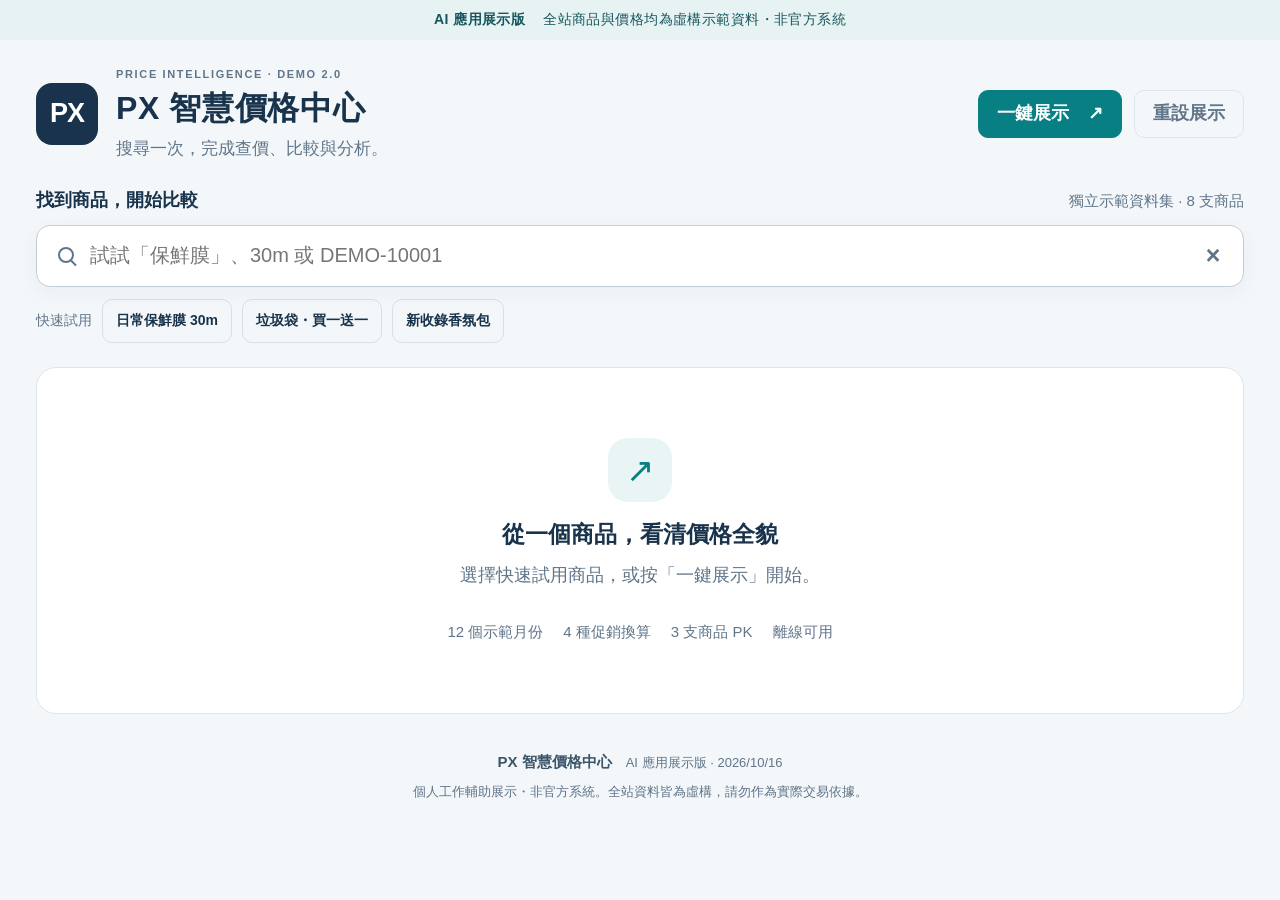
==== ai-price-center-demo/index.html @ 228f948e "Add isolated AI price center demo" ====
<!doctype html>
<html lang="zh-Hant">
<head>
  <meta charset="utf-8">
  <meta name="viewport" content="width=device-width, initial-scale=1">
  <meta http-equiv="Content-Security-Policy" content="default-src 'none'; script-src 'self'; style-src 'self'; img-src 'self' data:; font-src 'none'; connect-src 'none'; object-src 'none'; base-uri 'none'; form-action 'none'">
  <meta name="referrer" content="no-referrer">
  <meta name="description" content="PX 智慧價格中心 AI 應用展示版。所有商品、條碼與價格皆為虛構示範資料。">
  <title>PX 智慧價格中心｜AI 應用展示版</title>
  <link rel="stylesheet" href="styles.css">
  <script defer src="demo-data.js"></script>
  <script defer src="price-core.js"></script>
  <script defer src="app.js"></script>
</head>
<body>
<div class="demo-ribbon">AI 應用展示版 <span>全站商品與價格均為虛構示範資料・非官方系統</span></div>
<main class="shell">
  <header class="header">
    <div class="identity"><span class="brand-mark" aria-hidden="true">PX</span><div><p class="eyebrow">PRICE INTELLIGENCE · DEMO 2.0</p><h1>PX 智慧價格中心</h1><p class="subtitle">搜尋一次，完成查價、比較與分析。</p></div></div>
    <div class="header-actions"><button class="primary" id="startDemo">一鍵展示 <span aria-hidden="true">↗</span></button><button class="quiet" id="resetDemo">重設展示</button></div>
  </header>
  <nav id="demoGuide" class="demo-guide" aria-label="展示步驟" hidden>
    <span>展示流程</span><button data-step="search">1 搜尋商品</button><button data-step="history">2 歷史價格</button><button data-step="promotion">3 促銷換算</button><button data-step="pk">4 商品 PK</button><button data-step="summary">5 重點摘要</button>
  </nav>
  <section class="search-section" aria-labelledby="searchHeading">
    <div class="section-line"><h2 id="searchHeading">找到商品，開始比較</h2><span class="muted">獨立示範資料集 · 8 支商品</span></div>
    <label class="sr-only" for="productSearch">搜尋商品名稱、品牌、示範條碼或規格</label>
    <div class="search-wrap"><span class="search-icon" aria-hidden="true"></span><input id="productSearch" type="search" placeholder="試試「保鮮膜」、30m 或 DEMO-10001" autocomplete="off" role="combobox" aria-expanded="false" aria-controls="searchResults" aria-autocomplete="list"><button id="clearSearch" class="search-clear" aria-label="清除搜尋">×</button><div id="searchResults" class="search-results" role="listbox" hidden></div></div>
    <div class="quick-tries"><span>快速試用</span><button data-quick="demo-film-a">日常保鮮膜 30m</button><button data-quick="demo-bag">垃圾袋・買一送一</button><button data-quick="demo-scent">新收錄香氛包</button></div>
  </section>
  <div id="welcome" class="welcome"><div class="welcome-icon" aria-hidden="true">↗</div><h2>從一個商品，看清價格全貌</h2><p>選擇快速試用商品，或按「一鍵展示」開始。</p><div class="welcome-features"><span>12 個示範月份</span><span>4 種促銷換算</span><span>3 支商品 PK</span><span>離線可用</span></div></div>
  <div id="workspace" hidden>
    <section id="productCard" class="product-card" aria-label="目前商品"></section>
    <nav class="feature-tabs" role="tablist" aria-label="價格分析功能">
      <button id="tab-history" role="tab" aria-selected="true" aria-controls="panel-history" data-tab="history">歷史價格走勢</button>
      <button id="tab-periods" role="tab" aria-selected="false" aria-controls="panel-periods" data-tab="periods" tabindex="-1">檔期價格比較</button>
      <button id="tab-promotion" role="tab" aria-selected="false" aria-controls="panel-promotion" data-tab="promotion" tabindex="-1">促銷智慧換算</button>
      <button id="tab-channels" role="tab" aria-selected="false" aria-controls="panel-channels" data-tab="channels" tabindex="-1">跨通路價格比較</button>
    </nav>
    <section id="panel-history" class="panel" role="tabpanel" aria-labelledby="tab-history">
      <div class="section-line"><div><p class="eyebrow">PRICE TIMELINE</p><h2>歷史價格走勢</h2></div><div class="range-buttons" aria-label="歷史區間"><button data-range="3" aria-pressed="false">3 個月</button><button data-range="6" aria-pressed="true">6 個月</button><button data-range="12" aria-pressed="false">12 個月</button></div></div>
      <div class="chart-meta"><div class="legend"><span><i class="solid"></i>標示售價</span><span><i class="dashed"></i>平均單件實付價</span></div><span class="muted">虛構歷史・金額／件</span></div>
      <div id="historyChart" class="history-chart"></div><p id="historyReadout" class="chart-readout" aria-live="polite"></p>
      <details class="details"><summary>查看各檔價格與計算資料</summary><div id="historyTable" class="history-table"></div></details>
    </section>
    <section id="panel-periods" class="panel" role="tabpanel" aria-labelledby="tab-periods" hidden>
      <div class="section-line"><div><p class="eyebrow">PERIOD COMPARISON</p><h2>兩檔價格，同一基準</h2></div><span class="fictional-tag">虛構示範</span></div>
      <div class="controls-grid"><label>原檔<select id="compareFrom"></select></label><label>比較檔<select id="compareTo"></select></label><label>共同計價基準<select id="compareBasis"><option value="average">平均單件實付價</option><option value="listed">標示售價</option></select></label></div>
      <div id="periodResult"></div><details class="details"><summary>查看全部示範商品的收錄差異</summary><div id="periodCoverage" class="coverage-list"></div></details>
    </section>
    <section id="panel-promotion" class="panel" role="tabpanel" aria-labelledby="tab-promotion" hidden>
      <div class="section-line"><div><p class="eyebrow">PROMOTION CALCULATOR</p><h2>促銷換算，算清每一件</h2></div><span class="fictional-tag">可自行試算</span></div>
      <div class="promo-layout"><div class="promo-inputs"><label>促銷方式<select id="promotionType"><option value="SINGLE">一般售價</option><option value="BOGO">買一送一</option><option value="HALF">第二件五折</option><option value="BUNDLE">多件組合價</option></select></label><label><span id="promotionPriceLabel">單件標示售價</span><div class="input-unit"><span>$</span><input id="promotionPrice" inputmode="decimal" type="text" placeholder="輸入金額" maxlength="10"></div></label><label id="bundleQuantityLabel" hidden>組合件數<input id="bundleQuantity" type="number" min="2" max="99" step="1" value="2"></label><p class="muted">此處為暫時試算；不改動任何示範歷史價格。</p></div><div id="promotionResult" aria-live="polite"></div></div>
    </section>
    <section id="panel-channels" class="panel" role="tabpanel" aria-labelledby="tab-channels" hidden><div class="section-line"><div><p class="eyebrow">CHANNEL PRICES</p><h2>跨通路價格比較</h2></div></div><p class="muted">目前選取的是虛構商品，未配對真實通路商品。公開價格需逐筆驗證後才能加入。</p><div id="channelCards" class="channel-grid"></div></section>
    <details id="pkSection" class="panel pk-section"><summary><span><span class="eyebrow">PRODUCT MATCHUP</span><strong>A/B/C 商品 PK</strong><span class="muted">先換算單位，再比較價格</span></span><span class="open-label">展開比較 ＋</span></summary><div class="pk-body"><div class="section-line"><p class="muted">以本檔平均單件實付價換算；不同用途／單位不排名。</p><label class="pk-unit">保鮮膜基準<select id="pkUnit"><option value="length">每公尺</option><option value="area">每平方公尺</option></select></label></div><div class="pk-selectors"><label>A 商品<select id="pkA"></select></label><label>B 商品<select id="pkB"></select></label><label>C 商品<select id="pkC"></select></label></div><p id="pkStatus" role="status"></p><div id="pkCards" class="pk-grid"></div></div></details>
    <section id="summarySection" class="panel summary-panel"><div class="section-line"><div><p class="eyebrow">PRICE BRIEF</p><h2>自動價格重點摘要</h2></div><span class="rule-badge">可追溯規則</span></div><p class="muted">依目前商品的示範檔期資料整理，隨商品切換同步更新。</p><div id="summaryItems"></div></section>
  </div>
  <footer><strong>PX 智慧價格中心</strong><span>AI 應用展示版 · 2026/10/16</span><p>個人工作輔助展示・非官方系統。全站資料皆為虛構，請勿作為實際交易依據。</p></footer>
</main>
<div id="announcement" class="sr-only" role="status" aria-live="polite"></div>
</body>
</html>
---- ai-price-center-demo/styles.css ----
:root{color-scheme:light;--ink:#18334b;--muted:#607589;--teal:#087f83;--teal-dark:#076367;--line:#dce6ec;--canvas:#f3f7fa;--green:#137653;--red:#b1424e;--shadow:0 5px 22px rgba(30,54,77,.045)}
*{box-sizing:border-box}body{margin:0;background:var(--canvas);color:var(--ink);font:18px/1.55 "Segoe UI","Microsoft JhengHei",sans-serif}button,input,select{font:inherit;color:inherit}button{cursor:pointer}button,select,input{min-height:46px;border-radius:10px}button{border:1px solid var(--line);background:white;padding:9px 18px;font-weight:600}button:hover{border-color:#85b7bc;background:#f1f9f9}button:focus-visible,input:focus-visible,select:focus-visible,summary:focus-visible,[tabindex]:focus-visible{outline:3px solid #258f9a;outline-offset:3px}input,select{width:100%;min-width:0;border:1px solid #bfcfd9;padding:10px 12px;background:white}label{display:grid;gap:8px;font-weight:600;font-size:16px}h1,h2,h3,p{margin:0}h1{font-size:32px;line-height:1.3;letter-spacing:.02em}h2{font-size:23px;line-height:1.4}h3{font-size:19px}.muted{color:var(--muted);font-size:15px;font-weight:400}strong,b{font-weight:700}[hidden]{display:none!important}.sr-only{position:absolute;width:1px;height:1px;padding:0;margin:-1px;clip:rect(0,0,0,0);white-space:nowrap;overflow:hidden;border:0}
.demo-ribbon{display:flex;justify-content:center;align-items:center;gap:18px;padding:9px 20px;background:#e7f2f2;color:#18575f;font-size:14px;font-weight:700;letter-spacing:.03em}.demo-ribbon span{font-weight:400}.shell{width:100%;max-width:1480px;margin:auto;padding:26px 36px 0}.header{display:flex;justify-content:space-between;align-items:center;gap:24px;margin-bottom:25px}.identity{display:flex;align-items:center;gap:18px}.brand-mark{display:grid;place-items:center;flex:none;width:62px;height:62px;background:var(--ink);color:#fff;border-radius:16px;font-weight:800;font-size:27px;letter-spacing:-1px}.eyebrow{font-size:11px;letter-spacing:.15em;font-weight:700;color:var(--muted);margin-bottom:5px}.subtitle{margin-top:7px;color:var(--muted);font-size:17px}.header-actions{display:flex;gap:12px;flex:none}.primary{background:var(--teal);border-color:var(--teal);color:white}.primary:hover{background:var(--teal-dark);color:white}.primary span{margin-left:14px}.quiet{background:transparent;color:var(--muted)}.demo-guide{display:flex;gap:7px;align-items:center;flex-wrap:wrap;margin:0 0 22px;padding:12px;background:white;border:1px solid var(--line);border-radius:12px}.demo-guide>span{font-size:14px;color:var(--muted);padding:0 8px}.demo-guide button{font-size:14px;padding:7px 12px}.demo-guide button[aria-current="step"]{background:var(--ink);border-color:var(--ink);color:white}
.section-line{display:flex;align-items:center;justify-content:space-between;gap:18px;margin-bottom:20px}.section-line>*{min-width:0}.search-section{margin-bottom:24px}.search-section .section-line{margin-bottom:12px}.search-section h2{font-size:18px}.search-wrap{position:relative}.search-wrap input{min-height:62px;border-radius:14px;padding:13px 60px 13px 53px;font-size:20px;background:white;box-shadow:var(--shadow)}.search-icon{position:absolute;z-index:1;left:22px;top:22px;width:16px;height:16px;border:2px solid var(--muted);border-radius:50%;pointer-events:none}.search-icon:after{content:"";position:absolute;width:7px;height:2px;background:var(--muted);transform:rotate(45deg);right:-5px;bottom:-3px}.search-clear{position:absolute;right:8px;top:8px;border:0;font-size:25px;padding:0;width:46px;color:var(--muted)}.search-results{position:absolute;top:calc(100% + 7px);left:0;right:0;z-index:20;max-height:350px;overflow-y:auto;overscroll-behavior:contain;background:#fff;border:1px solid var(--line);border-radius:14px;box-shadow:0 14px 35px #18334b25;padding:8px}.search-option{display:flex;justify-content:space-between;align-items:center;gap:14px;width:100%;text-align:left;border:0;padding:12px;min-height:65px}.search-option small{display:block;font-size:13px;font-weight:400;color:var(--muted);overflow-wrap:anywhere}.search-option>span{min-width:0;overflow-wrap:anywhere}.search-option[aria-selected="true"]{background:#e9f4f4}.search-empty{padding:18px;color:var(--muted)}.quick-tries{display:flex;gap:10px;align-items:center;flex-wrap:wrap;margin-top:12px;font-size:14px}.quick-tries>span{color:var(--muted)}.quick-tries button{background:transparent;padding:6px 13px;border-color:#d5e1e6;min-height:44px;font-size:14px}.welcome{padding:70px 20px;text-align:center;background:white;border:1px solid var(--line);border-radius:20px}.welcome p{color:var(--muted);margin-top:12px}.welcome-icon{margin:0 auto 16px;width:64px;height:64px;border-radius:20px;display:grid;place-items:center;background:#e9f4f4;color:var(--teal);font-size:34px}.welcome-features{display:flex;flex-wrap:wrap;justify-content:center;gap:20px;margin-top:30px;color:var(--muted);font-size:15px}
.product-card{display:grid;grid-template-columns:minmax(250px,1fr) minmax(0,1.7fr);gap:28px;align-items:center;border:1px solid #c9dddd;background:#fff;border-radius:18px;padding:24px;box-shadow:var(--shadow)}.product-title h2{font-size:23px;margin:10px 0}.product-meta{font-size:14px;color:var(--muted);overflow-wrap:anywhere}.fictional-tag,.rule-badge{display:inline-block;background:#edf4f5;color:#38636a;border-radius:6px;padding:4px 9px;font-size:12px;font-weight:600}.product-promo{font-size:15px;margin-top:10px;color:var(--teal-dark);font-weight:600}.product-metrics{display:grid;grid-template-columns:1fr 1.25fr 1fr;gap:18px;align-items:stretch}.metric{min-width:0;display:flex;flex-direction:column;justify-content:center;padding:10px 0;gap:5px}.metric>span{font-size:14px;color:var(--muted)}.metric strong{font-size:32px;line-height:1.25;white-space:nowrap;letter-spacing:-.04em;font-variant-numeric:tabular-nums}.metric small{font-size:13px;color:var(--muted)}.metric.primary-metric{background:#edf7f6;border-radius:12px;padding:16px}.primary-metric strong{font-size:40px;color:var(--teal-dark)}.metric .no-price{font-size:21px;white-space:normal}.up{color:var(--red)!important}.down{color:var(--green)!important}.same{color:var(--muted)!important}
.feature-tabs{display:flex;gap:7px;padding:6px;background:#e8eef3;border-radius:13px;margin:24px 0 16px}.feature-tabs button{flex:1;border:0;background:transparent;border-radius:9px;font-size:17px;padding:12px 10px;min-width:0}.feature-tabs button[aria-selected="true"]{background:white;color:var(--teal-dark);box-shadow:0 2px 7px #18334b0c}.panel{background:white;border:1px solid var(--line);border-radius:18px;padding:26px;margin-bottom:20px;box-shadow:var(--shadow);scroll-margin-top:16px}.range-buttons{display:flex;gap:5px;flex:none}.range-buttons button{font-size:14px;padding:6px 12px;min-height:44px}.range-buttons button[aria-pressed="true"]{background:var(--ink);border-color:var(--ink);color:white}.chart-meta{display:flex;justify-content:space-between;gap:16px;flex-wrap:wrap;font-size:14px}.legend{display:flex;gap:24px;flex-wrap:wrap}.legend span{display:flex;gap:8px;align-items:center}.legend i{width:26px;height:0;border-top:3px solid var(--ink)}.legend .dashed{border-top:3px dashed var(--teal)}.history-chart{width:100%;height:310px;margin:10px 0 0}.history-chart svg{display:block;width:100%;height:100%}.chart-grid{stroke:#e4ebef;stroke-width:1}.chart-axis{fill:#607589;font-size:13px}.listed-line{stroke:#35546e;stroke-width:2;fill:none}.average-line{stroke:var(--teal);stroke-width:3;stroke-dasharray:7 5;fill:none}.listed-dot{fill:#35546e;stroke:white;stroke-width:2}.average-dot{fill:var(--teal);stroke:white;stroke-width:2}.chart-hit{fill:transparent;cursor:pointer}.chart-hit:focus{outline:0;fill:#087f8310;stroke:#087f83;stroke-width:1}.chart-readout{padding:11px 14px;background:#f2f7f9;border-radius:9px;font-size:15px;min-height:48px;color:#38556b}.details{border-top:1px solid var(--line);margin-top:18px;padding-top:14px}.details summary{cursor:pointer;font-size:15px;color:var(--teal-dark);min-height:44px;display:flex;align-items:center}.details summary:before{content:"＋";margin-right:9px}.details[open] summary:before{content:"−"}.history-table{display:grid;grid-template-columns:repeat(3,minmax(0,1fr));gap:12px;margin-top:8px}.history-row{padding:14px;background:#f7f9fb;border-radius:9px;font-size:14px}.history-row strong{display:block;margin-bottom:4px}.history-row span{display:block;color:var(--muted)}
.controls-grid{display:grid;grid-template-columns:1fr 1fr 1.4fr;gap:18px;margin-bottom:22px}.comparison-grid{display:grid;grid-template-columns:1fr 1fr 1.2fr;gap:18px}.compare-cell{padding:20px;border:1px solid var(--line);border-radius:12px}.compare-cell span,.compare-cell small{display:block;color:var(--muted);font-size:15px}.compare-cell strong{display:block;font-size:34px;margin:7px 0}.compare-cell.conclusion{background:#f5f8fa;border:0}.compare-cell.conclusion b{display:block;font-size:21px}.comparison-note{font-size:14px;color:var(--muted);margin-top:14px}.coverage-row{display:flex;justify-content:space-between;gap:16px;padding:12px 0;border-bottom:1px solid #edf1f4;font-size:15px}.coverage-row strong{font-size:14px;flex:none}.notice{padding:20px;border:1px solid #dce6ec;border-radius:12px;background:#f7fafb}.notice h3{margin-bottom:8px}.notice p{font-size:16px;color:var(--muted)}.promo-layout{display:grid;grid-template-columns:minmax(250px,.85fr) minmax(0,1.5fr);gap:35px}.promo-inputs{display:grid;gap:16px;align-content:start}.input-unit{position:relative}.input-unit>span{position:absolute;left:15px;top:10px;color:var(--muted)}.input-unit input{padding-left:35px}.promo-hero{background:#eef7f6;border-radius:14px;padding:24px}.promo-hero>span{font-size:16px;color:var(--teal-dark)}.promo-hero>strong{display:block;font-size:48px;line-height:1.3;color:var(--teal-dark);font-variant-numeric:tabular-nums;overflow-wrap:anywhere}.promo-hero small{font-size:16px;font-weight:400;margin-left:8px}.promo-totals{display:flex;gap:35px;border-top:1px solid #d0e6e2;padding-top:14px;margin-top:17px}.promo-totals span{font-size:14px;color:var(--muted)}.promo-totals b{display:block;font-size:25px;color:var(--ink)}.calculation-steps{font-size:15px;line-height:1.8;color:var(--muted)}.calculation-steps li{margin-bottom:8px;overflow-wrap:anywhere}.channel-grid{display:grid;grid-template-columns:repeat(2,minmax(0,1fr));gap:20px;margin-top:24px}.channel-card{border:1px solid var(--line);border-radius:12px;padding:24px}.channel-card p{margin:16px 0 8px;font-weight:600;font-size:22px}.channel-card small{font-size:14px;color:var(--muted)}
.pk-section{padding:0}.pk-section>summary{list-style:none;cursor:pointer;display:flex;justify-content:space-between;align-items:center;gap:20px;padding:22px 26px}.pk-section>summary::-webkit-details-marker{display:none}.pk-section>summary>span:first-child{display:grid;gap:3px}.pk-section>summary strong{font-size:23px}.open-label{font-size:15px;color:var(--teal);white-space:nowrap}.pk-section[open] .open-label{font-size:0}.pk-section[open] .open-label:after{content:"收合 −";font-size:15px}.pk-body{padding:0 26px 26px}.pk-unit{min-width:170px}.pk-selectors,.pk-grid{display:grid;grid-template-columns:repeat(3,minmax(0,1fr));gap:16px}.pk-selectors select{font-size:14px}#pkStatus{margin:18px 0;font-size:15px;color:var(--muted)}.pk-card{border:1px solid var(--line);border-radius:12px;padding:19px;min-width:0}.pk-card.winner{border-color:#8dbcb4;background:#f3faf7}.pk-card h3{font-size:18px;margin:12px 0 5px}.pk-card .unit-value{display:block;font-size:33px;margin:12px 0 0;font-variant-numeric:tabular-nums}.pk-card .unit-label{font-size:14px;color:var(--muted)}.pk-tag{display:flex;justify-content:space-between;align-items:center;gap:10px;font-size:14px}.winner-tag{color:var(--green);background:#e0f0e8;border-radius:5px;padding:3px 6px;font-size:12px}.pk-price{margin-top:16px;padding-top:14px;border-top:1px solid var(--line);font-size:15px;color:var(--muted)}.pk-price b{color:var(--ink)}.summary-panel{border-left:4px solid #a9cdce}.summary-item{padding:17px 0;border-bottom:1px solid #edf1f4}.summary-item:last-child{border:0}.summary-item>p{font-size:18px}.summary-item details{margin-top:6px}.summary-item summary{font-size:13px;cursor:pointer;color:var(--teal)}.summary-item details p{margin-top:8px;font-size:14px;color:var(--muted);overflow-wrap:anywhere}footer{padding:36px 10px;text-align:center;color:var(--muted);font-size:13px}footer strong{color:#3b566b;font-size:15px;margin-right:14px}footer p{margin-top:9px}
@media(min-width:1600px){.shell{padding-top:34px}.header{margin-bottom:30px}h1{font-size:36px}.product-card{padding:28px}.history-chart{height:330px}.panel{padding:28px}}
@media(max-width:1050px){.shell{padding:22px}.product-card{grid-template-columns:1fr}.product-metrics{border-top:1px solid var(--line);padding-top:15px}.header-actions{gap:7px}.header-actions button{font-size:15px}.pk-grid{gap:10px}.pk-card{padding:14px}.pk-selectors{grid-template-columns:1fr}.history-table{grid-template-columns:repeat(2,minmax(0,1fr))}}
@media(max-width:620px){body{font-size:17px}.shell{padding:18px 14px 0}.demo-ribbon{display:block;text-align:center;font-size:12px;padding:8px}.demo-ribbon span{display:block;font-size:11px;letter-spacing:0}.header{align-items:flex-start;flex-direction:column;gap:18px;margin-bottom:22px}.identity{gap:12px}.brand-mark{width:48px;height:48px;font-size:23px;border-radius:12px}h1{font-size:26px}.eyebrow{font-size:9px}.subtitle{font-size:14px}.header-actions{width:100%}.header-actions .primary{flex:1}.demo-guide{gap:6px}.demo-guide>span{width:100%;padding-bottom:4px}.demo-guide button{flex:1 0 40%;font-size:13px}.search-section .section-line{align-items:flex-start}.search-section h2{font-size:17px}.search-section .section-line>.muted{font-size:11px;max-width:100px;text-align:right}.search-wrap input{font-size:16px;min-height:58px;padding-left:44px;padding-right:48px}.search-icon{left:17px;top:20px}.search-clear{right:3px;top:6px}.quick-tries{gap:7px}.quick-tries>span{width:100%;font-size:12px}.quick-tries button{font-size:12px;padding:6px 10px}.search-option{font-size:15px;padding:10px}.search-option>.fictional-tag{font-size:10px;flex:none}.search-option small{font-size:11px}.welcome{padding:40px 17px}.welcome h2{font-size:22px}.welcome p{font-size:15px}.welcome-features{display:grid;grid-template-columns:1fr 1fr;gap:14px;font-size:13px}.product-card{gap:16px;padding:19px;border-radius:14px}.product-title h2{font-size:21px}.product-metrics{grid-template-columns:1fr 1.1fr;gap:12px}.metric{padding:9px 0}.metric>span{font-size:12px}.metric strong{font-size:28px}.metric.primary-metric{padding:12px}.primary-metric strong{font-size:32px}.metric.delta-metric{grid-column:1/-1;display:flex;flex-direction:row;align-items:baseline;justify-content:flex-start;gap:12px;padding:0}.delta-metric strong{font-size:23px}.delta-metric small{font-size:12px}.feature-tabs{display:grid;grid-template-columns:1fr 1fr;gap:4px;margin-top:18px}.feature-tabs button{font-size:14px;padding:10px 4px;min-height:48px}.panel{padding:19px 15px;border-radius:14px;margin-bottom:16px}.section-line{gap:12px;align-items:flex-start}.section-line h2{font-size:21px}.range-buttons{gap:3px}.range-buttons button{font-size:12px;padding:6px;min-height:44px}#panel-history>.section-line{flex-wrap:wrap}.chart-meta{gap:8px}.legend{gap:14px;font-size:12px}.legend i{width:19px}.chart-meta>.muted{font-size:11px}.history-chart{height:275px}.chart-readout{font-size:13px;min-height:64px;padding:10px}.history-table{grid-template-columns:1fr}.controls-grid{grid-template-columns:1fr 1fr;gap:12px}.controls-grid label:last-child{grid-column:1/-1}.comparison-grid{grid-template-columns:1fr 1fr;gap:10px}.compare-cell{padding:14px}.compare-cell span,.compare-cell small{font-size:12px}.compare-cell strong{font-size:29px}.compare-cell.conclusion{grid-column:1/-1}.coverage-row{font-size:13px}.coverage-row strong{font-size:12px;max-width:110px}.promo-layout{grid-template-columns:1fr;gap:20px}.promo-hero{padding:20px}.promo-hero>strong{font-size:43px}.promo-totals{gap:35px}.channel-grid{grid-template-columns:1fr}.channel-card{padding:20px}.channel-card p{font-size:20px}.pk-section{padding:0}.pk-section>summary{padding:20px 17px;gap:10px}.pk-section>summary strong{font-size:21px}.pk-section>summary .muted{font-size:13px}.pk-body{padding:0 15px 20px}.pk-body>.section-line{flex-wrap:wrap}.pk-grid{grid-template-columns:1fr}.pk-selectors{gap:12px}.pk-card{padding:18px}.pk-tag{font-size:14px}.summary-item>p{font-size:16px}.summary-panel>.section-line{align-items:center}.rule-badge{font-size:11px;white-space:nowrap}footer{font-size:12px}footer strong,footer>span{display:block;margin:0}footer p{font-size:11px}}
@media(prefers-reduced-motion:reduce){*{scroll-behavior:auto!important}}
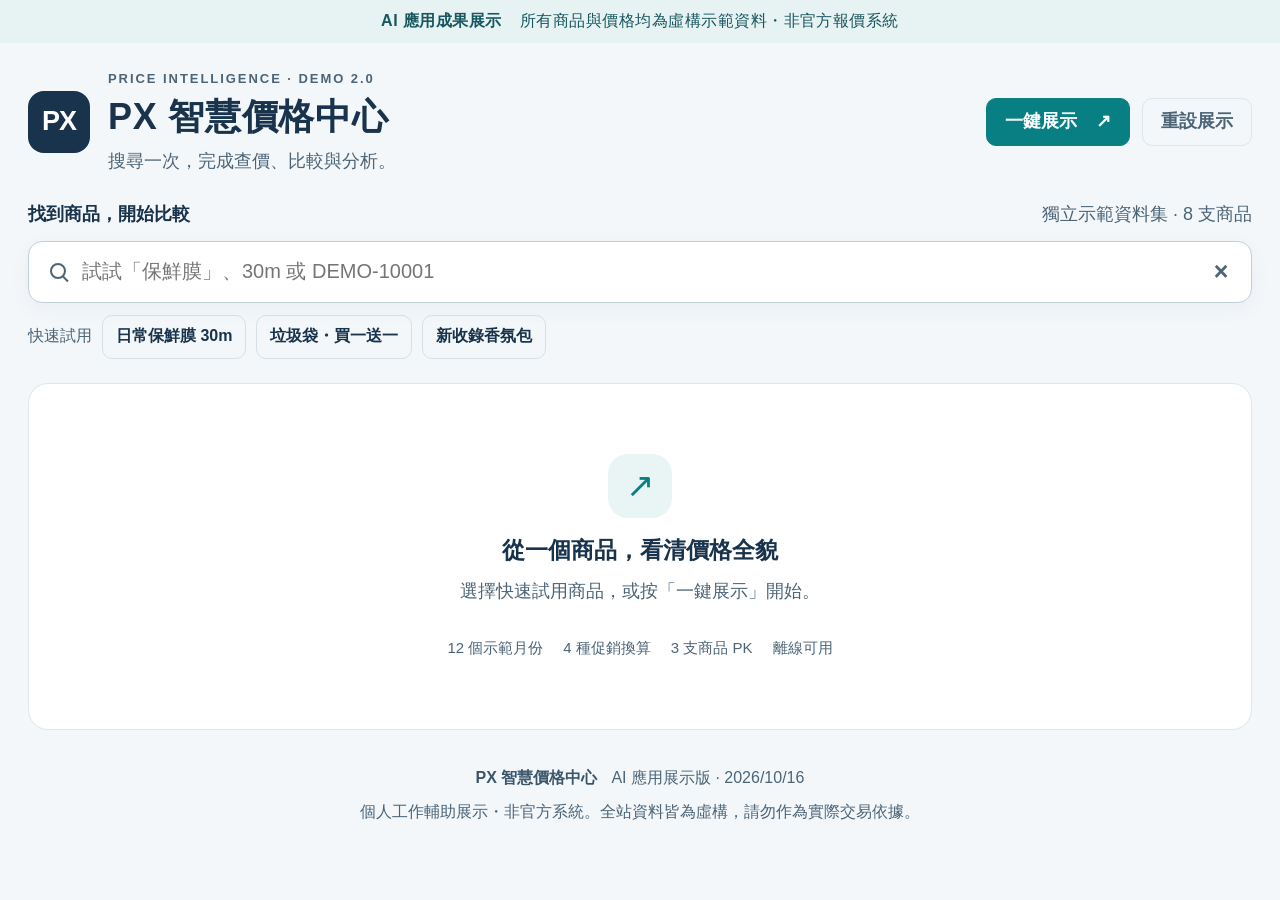
==== commit 2a33c44c: "Polish isolated demo for AI conference presentation" ====
--- a/ai-price-center-demo/index.html
+++ b/ai-price-center-demo/index.html
@@ -13,14 +13,15 @@
   <script defer src="app.js"></script>
 </head>
 <body>
-<div class="demo-ribbon">AI 應用展示版 <span>全站商品與價格均為虛構示範資料・非官方系統</span></div>
+<div class="demo-ribbon">AI 應用成果展示 <span>所有商品與價格均為虛構示範資料・非官方報價系統</span></div>
 <main class="shell">
   <header class="header">
     <div class="identity"><span class="brand-mark" aria-hidden="true">PX</span><div><p class="eyebrow">PRICE INTELLIGENCE · DEMO 2.0</p><h1>PX 智慧價格中心</h1><p class="subtitle">搜尋一次，完成查價、比較與分析。</p></div></div>
     <div class="header-actions"><button class="primary" id="startDemo">一鍵展示 <span aria-hidden="true">↗</span></button><button class="quiet" id="resetDemo">重設展示</button></div>
   </header>
   <nav id="demoGuide" class="demo-guide" aria-label="展示步驟" hidden>
-    <span>展示流程</span><button data-step="search">1 搜尋商品</button><button data-step="history">2 歷史價格</button><button data-step="promotion">3 促銷換算</button><button data-step="pk">4 商品 PK</button><button data-step="summary">5 重點摘要</button>
+    <div class="guide-steps"><button data-step="search">1 搜尋商品</button><button data-step="history">2 歷史價格</button><button data-step="promotion">3 促銷換算</button><button data-step="pk">4 商品 PK</button><button data-step="summary">5 重點摘要</button></div>
+    <div class="guide-controls"><span id="guideProgress" role="status">1 / 5</span><button id="previousStep">← 上一步</button><button id="nextStep" class="primary">下一步 →</button><button id="exitGuide" class="quiet">自由操作</button></div>
   </nav>
   <section class="search-section" aria-labelledby="searchHeading">
     <div class="section-line"><h2 id="searchHeading">找到商品，開始比較</h2><span class="muted">獨立示範資料集 · 8 支商品</span></div>
@@ -54,7 +55,7 @@
     </section>
     <section id="panel-channels" class="panel" role="tabpanel" aria-labelledby="tab-channels" hidden><div class="section-line"><div><p class="eyebrow">CHANNEL PRICES</p><h2>跨通路價格比較</h2></div></div><p class="muted">目前選取的是虛構商品，未配對真實通路商品。公開價格需逐筆驗證後才能加入。</p><div id="channelCards" class="channel-grid"></div></section>
     <details id="pkSection" class="panel pk-section"><summary><span><span class="eyebrow">PRODUCT MATCHUP</span><strong>A/B/C 商品 PK</strong><span class="muted">先換算單位，再比較價格</span></span><span class="open-label">展開比較 ＋</span></summary><div class="pk-body"><div class="section-line"><p class="muted">以本檔平均單件實付價換算；不同用途／單位不排名。</p><label class="pk-unit">保鮮膜基準<select id="pkUnit"><option value="length">每公尺</option><option value="area">每平方公尺</option></select></label></div><div class="pk-selectors"><label>A 商品<select id="pkA"></select></label><label>B 商品<select id="pkB"></select></label><label>C 商品<select id="pkC"></select></label></div><p id="pkStatus" role="status"></p><div id="pkCards" class="pk-grid"></div></div></details>
-    <section id="summarySection" class="panel summary-panel"><div class="section-line"><div><p class="eyebrow">PRICE BRIEF</p><h2>自動價格重點摘要</h2></div><span class="rule-badge">可追溯規則</span></div><p class="muted">依目前商品的示範檔期資料整理，隨商品切換同步更新。</p><div id="summaryItems"></div></section>
+    <details id="summarySection" class="panel summary-panel pk-section"><summary><span><span class="eyebrow">PRICE BRIEF</span><strong>自動價格重點摘要</strong><span class="muted">可追溯規則・隨目前商品同步更新</span></span><span class="open-label">展開摘要 ＋</span></summary><div class="summary-body"><div id="summaryItems"></div></div></details>
   </div>
   <footer><strong>PX 智慧價格中心</strong><span>AI 應用展示版 · 2026/10/16</span><p>個人工作輔助展示・非官方系統。全站資料皆為虛構，請勿作為實際交易依據。</p></footer>
 </main>
--- a/ai-price-center-demo/styles.css
+++ b/ai-price-center-demo/styles.css
@@ -9,4 +9,38 @@
 @media(min-width:1600px){.shell{padding-top:34px}.header{margin-bottom:30px}h1{font-size:36px}.product-card{padding:28px}.history-chart{height:330px}.panel{padding:28px}}
 @media(max-width:1050px){.shell{padding:22px}.product-card{grid-template-columns:1fr}.product-metrics{border-top:1px solid var(--line);padding-top:15px}.header-actions{gap:7px}.header-actions button{font-size:15px}.pk-grid{gap:10px}.pk-card{padding:14px}.pk-selectors{grid-template-columns:1fr}.history-table{grid-template-columns:repeat(2,minmax(0,1fr))}}
 @media(max-width:620px){body{font-size:17px}.shell{padding:18px 14px 0}.demo-ribbon{display:block;text-align:center;font-size:12px;padding:8px}.demo-ribbon span{display:block;font-size:11px;letter-spacing:0}.header{align-items:flex-start;flex-direction:column;gap:18px;margin-bottom:22px}.identity{gap:12px}.brand-mark{width:48px;height:48px;font-size:23px;border-radius:12px}h1{font-size:26px}.eyebrow{font-size:9px}.subtitle{font-size:14px}.header-actions{width:100%}.header-actions .primary{flex:1}.demo-guide{gap:6px}.demo-guide>span{width:100%;padding-bottom:4px}.demo-guide button{flex:1 0 40%;font-size:13px}.search-section .section-line{align-items:flex-start}.search-section h2{font-size:17px}.search-section .section-line>.muted{font-size:11px;max-width:100px;text-align:right}.search-wrap input{font-size:16px;min-height:58px;padding-left:44px;padding-right:48px}.search-icon{left:17px;top:20px}.search-clear{right:3px;top:6px}.quick-tries{gap:7px}.quick-tries>span{width:100%;font-size:12px}.quick-tries button{font-size:12px;padding:6px 10px}.search-option{font-size:15px;padding:10px}.search-option>.fictional-tag{font-size:10px;flex:none}.search-option small{font-size:11px}.welcome{padding:40px 17px}.welcome h2{font-size:22px}.welcome p{font-size:15px}.welcome-features{display:grid;grid-template-columns:1fr 1fr;gap:14px;font-size:13px}.product-card{gap:16px;padding:19px;border-radius:14px}.product-title h2{font-size:21px}.product-metrics{grid-template-columns:1fr 1.1fr;gap:12px}.metric{padding:9px 0}.metric>span{font-size:12px}.metric strong{font-size:28px}.metric.primary-metric{padding:12px}.primary-metric strong{font-size:32px}.metric.delta-metric{grid-column:1/-1;display:flex;flex-direction:row;align-items:baseline;justify-content:flex-start;gap:12px;padding:0}.delta-metric strong{font-size:23px}.delta-metric small{font-size:12px}.feature-tabs{display:grid;grid-template-columns:1fr 1fr;gap:4px;margin-top:18px}.feature-tabs button{font-size:14px;padding:10px 4px;min-height:48px}.panel{padding:19px 15px;border-radius:14px;margin-bottom:16px}.section-line{gap:12px;align-items:flex-start}.section-line h2{font-size:21px}.range-buttons{gap:3px}.range-buttons button{font-size:12px;padding:6px;min-height:44px}#panel-history>.section-line{flex-wrap:wrap}.chart-meta{gap:8px}.legend{gap:14px;font-size:12px}.legend i{width:19px}.chart-meta>.muted{font-size:11px}.history-chart{height:275px}.chart-readout{font-size:13px;min-height:64px;padding:10px}.history-table{grid-template-columns:1fr}.controls-grid{grid-template-columns:1fr 1fr;gap:12px}.controls-grid label:last-child{grid-column:1/-1}.comparison-grid{grid-template-columns:1fr 1fr;gap:10px}.compare-cell{padding:14px}.compare-cell span,.compare-cell small{font-size:12px}.compare-cell strong{font-size:29px}.compare-cell.conclusion{grid-column:1/-1}.coverage-row{font-size:13px}.coverage-row strong{font-size:12px;max-width:110px}.promo-layout{grid-template-columns:1fr;gap:20px}.promo-hero{padding:20px}.promo-hero>strong{font-size:43px}.promo-totals{gap:35px}.channel-grid{grid-template-columns:1fr}.channel-card{padding:20px}.channel-card p{font-size:20px}.pk-section{padding:0}.pk-section>summary{padding:20px 17px;gap:10px}.pk-section>summary strong{font-size:21px}.pk-section>summary .muted{font-size:13px}.pk-body{padding:0 15px 20px}.pk-body>.section-line{flex-wrap:wrap}.pk-grid{grid-template-columns:1fr}.pk-selectors{gap:12px}.pk-card{padding:18px}.pk-tag{font-size:14px}.summary-item>p{font-size:16px}.summary-panel>.section-line{align-items:center}.rule-badge{font-size:11px;white-space:nowrap}footer{font-size:12px}footer strong,footer>span{display:block;margin:0}footer p{font-size:11px}}
+/* Presentation controls remain reachable while the speaker moves between sections. */
+.demo-guide{position:sticky;top:8px;z-index:30;box-shadow:0 5px 20px #18334b12;justify-content:space-between}
+.guide-steps,.guide-controls{display:flex;gap:6px;align-items:center;min-width:0}
+.guide-controls{margin-left:auto}.guide-controls>span{font-size:16px;font-variant-numeric:tabular-nums;white-space:nowrap;padding:0 8px}
+.demo-guide button{font-size:16px;white-space:nowrap}.demo-guide button:disabled{cursor:default;opacity:.45}.demo-guide .primary{background:var(--teal);color:white}
+.product-basis{grid-column:1/-1;margin-top:0;padding-top:8px}.product-basis p{font-size:16px;color:var(--muted)}
+/* Keep one explicit clear action instead of the browser's duplicate search icon. */
+#productSearch::-webkit-search-cancel-button{-webkit-appearance:none}
+.summary-body{padding:0 26px 24px}.summary-item:first-child{padding-top:0}
+.listed-line{stroke-width:3}.average-line{stroke-width:4}.listed-dot,.average-dot{stroke-width:1.5;r:4.5px}
+@media(min-width:1060px){
+ :root{--muted:#4c6477}.shell{max-width:1740px;padding-left:40px;padding-right:40px}
+ h1{font-size:36px}.subtitle{font-size:18px}.eyebrow{font-size:13px}.demo-ribbon{font-size:16px}
+ .muted,label,.search-section h2{font-size:18px}.search-option small,.fictional-tag,.rule-badge{font-size:15px}
+ .quick-tries,.quick-tries button,.range-buttons button,.details summary,.open-label,.pk-section[open] .open-label:after{font-size:16px}
+ .product-title h2{font-size:26px}.product-meta,.product-promo{font-size:17px}.product-card{gap:16px 28px}
+ .metric>span{font-size:18px}.metric small{font-size:16px}.metric strong{font-size:36px}.primary-metric strong{font-size:40px}
+ .feature-tabs button{font-size:18px}.chart-meta,.chart-meta>.muted,.chart-axis,.chart-readout{font-size:17px}
+ .history-chart{height:340px}.history-row,.comparison-note,.coverage-row,.coverage-row strong{font-size:16px}
+ .compare-cell span,.compare-cell small,.calculation-steps,.channel-card small{font-size:17px}
+ .promo-totals span{font-size:18px}.promo-totals b{font-size:30px}.promo-hero>span{font-size:20px}
+ .pk-selectors select,#pkStatus,.pk-tag,.pk-price,.pk-card .unit-label{font-size:17px}
+ .pk-card h3{font-size:23px}.pk-card .unit-value{font-size:38px}.winner-tag{font-size:15px}
+ .summary-item>p{font-size:24px;line-height:1.65}.summary-item summary,.summary-item details p{font-size:16px}
+ footer,footer strong{font-size:16px}
+}
+@media(min-width:1060px) and (max-width:1450px){.shell{padding-left:28px;padding-right:28px}.demo-guide{gap:6px;padding:9px}.demo-guide button{padding:8px 10px}.history-chart{height:310px}}
+@media(max-width:1059px){.guide-steps{width:100%;justify-content:space-between}.guide-steps button{flex:1}.guide-controls{width:100%;justify-content:flex-end}}
+@media(max-width:620px){
+ .demo-guide{padding:8px;top:4px;gap:6px}.guide-steps{gap:3px}.guide-steps button{white-space:normal;font-size:12px;padding:5px 3px;flex:1 1 0;min-width:0;line-height:1.4}
+ .guide-controls{gap:4px}.guide-controls>span{font-size:12px;padding:0 3px}.guide-controls button{flex:0 1 auto;font-size:12px;padding:6px 8px}
+ .product-basis summary{font-size:12px;line-height:1.7}.product-basis p{font-size:14px}
+ .metric.delta-metric{flex-wrap:wrap}.summary-body{padding:0 15px 20px}.summary-item>p{font-size:18px}
+}
 @media(prefers-reduced-motion:reduce){*{scroll-behavior:auto!important}}
